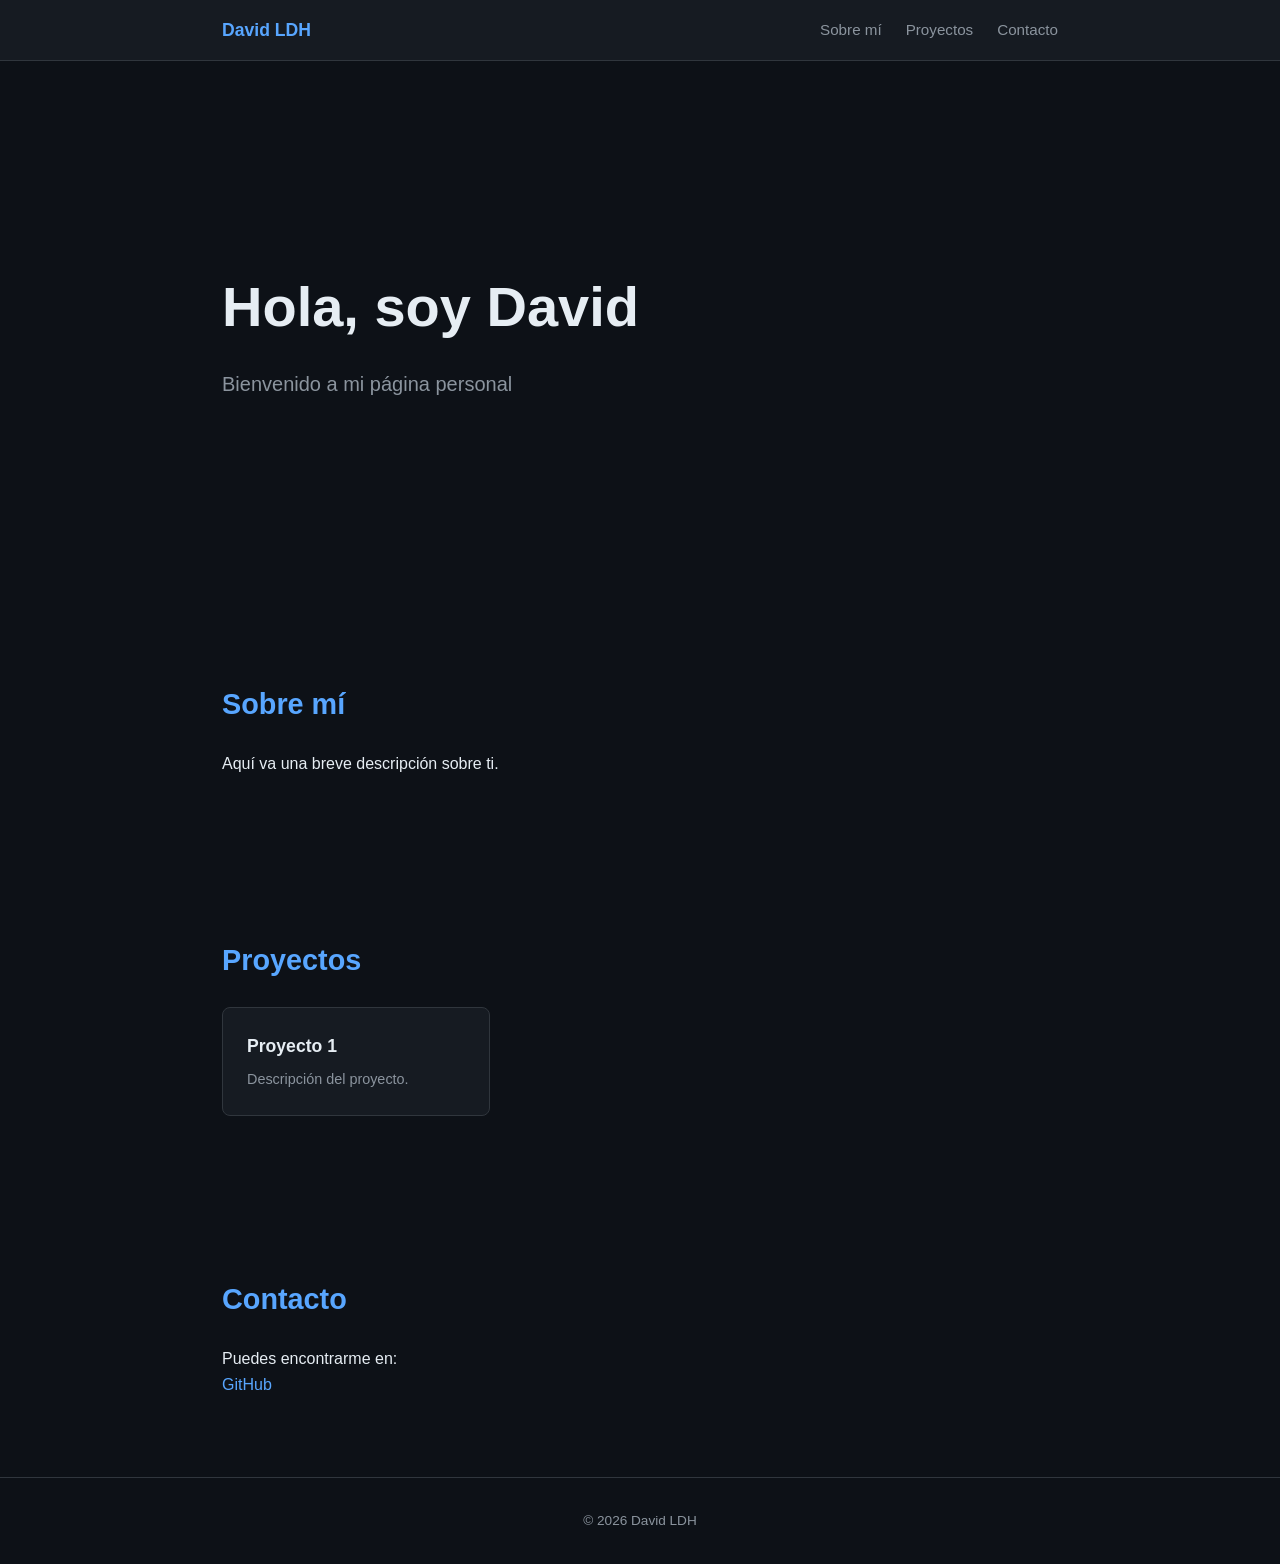
==== index.html @ 8befb02e "Paso 1: archivos base del sitio personal HTML de una sola página (hero, sobre mí, proyectos, contact" ====
<!DOCTYPE html>
<html lang="es">
<head>
  <meta charset="UTF-8" />
  <meta name="viewport" content="width=device-width, initial-scale=1.0" />
  <title>David LDH</title>
  <link rel="stylesheet" href="css/styles.css" />
</head>
<body>
  <header>
    <nav>
      <span class="logo">David LDH</span>
      <ul>
        <li><a href="#sobre-mi">Sobre mí</a></li>
        <li><a href="#proyectos">Proyectos</a></li>
        <li><a href="#contacto">Contacto</a></li>
      </ul>
    </nav>
  </header>

  <main>
    <section id="hero">
      <h1>Hola, soy David</h1>
      <p class="subtitle">Bienvenido a mi página personal</p>
    </section>

    <section id="sobre-mi">
      <h2>Sobre mí</h2>
      <p>Aquí va una breve descripción sobre ti.</p>
    </section>

    <section id="proyectos">
      <h2>Proyectos</h2>
      <div class="projects-grid">
        <div class="project-card">
          <h3>Proyecto 1</h3>
          <p>Descripción del proyecto.</p>
        </div>
      </div>
    </section>

    <section id="contacto">
      <h2>Contacto</h2>
      <p>Puedes encontrarme en:</p>
      <ul class="contact-links">
        <li><a href="https://github.com/david-ldh" target="_blank">GitHub</a></li>
      </ul>
    </section>
  </main>

  <footer>
    <p>&copy; 2026 David LDH</p>
  </footer>
</body>
</html>
---- css/styles.css ----
*, *::before, *::after {
  box-sizing: border-box;
  margin: 0;
  padding: 0;
}

:root {
  --color-bg: #0d1117;
  --color-surface: #161b22;
  --color-accent: #58a6ff;
  --color-text: #e6edf3;
  --color-text-muted: #8b949e;
  --max-width: 900px;
  --spacing: 2rem;
}

html {
  scroll-behavior: smooth;
}

body {
  background-color: var(--color-bg);
  color: var(--color-text);
  font-family: -apple-system, BlinkMacSystemFont, "Segoe UI", Roboto, sans-serif;
  line-height: 1.6;
}

/* Nav */
header {
  position: sticky;
  top: 0;
  background-color: var(--color-surface);
  border-bottom: 1px solid #30363d;
  z-index: 100;
}

nav {
  max-width: var(--max-width);
  margin: 0 auto;
  padding: 1rem var(--spacing);
  display: flex;
  align-items: center;
  justify-content: space-between;
}

.logo {
  font-weight: 700;
  font-size: 1.1rem;
  color: var(--color-accent);
}

nav ul {
  list-style: none;
  display: flex;
  gap: 1.5rem;
}

nav a {
  color: var(--color-text-muted);
  text-decoration: none;
  font-size: 0.95rem;
  transition: color 0.2s;
}

nav a:hover {
  color: var(--color-text);
}

/* Sections */
main {
  max-width: var(--max-width);
  margin: 0 auto;
  padding: 0 var(--spacing);
}

section {
  padding: 5rem 0;
}

#hero {
  min-height: 60vh;
  display: flex;
  flex-direction: column;
  justify-content: center;
}

h1 {
  font-size: clamp(2rem, 5vw, 3.5rem);
  font-weight: 700;
  margin-bottom: 1rem;
}

h2 {
  font-size: 1.8rem;
  font-weight: 700;
  margin-bottom: 1.5rem;
  color: var(--color-accent);
}

h3 {
  font-size: 1.1rem;
  font-weight: 600;
  margin-bottom: 0.5rem;
}

.subtitle {
  font-size: 1.25rem;
  color: var(--color-text-muted);
}

/* Projects grid */
.projects-grid {
  display: grid;
  grid-template-columns: repeat(auto-fill, minmax(260px, 1fr));
  gap: 1rem;
}

.project-card {
  background-color: var(--color-surface);
  border: 1px solid #30363d;
  border-radius: 8px;
  padding: 1.5rem;
  transition: border-color 0.2s;
}

.project-card:hover {
  border-color: var(--color-accent);
}

.project-card p {
  color: var(--color-text-muted);
  font-size: 0.9rem;
}

/* Contact */
.contact-links {
  list-style: none;
  display: flex;
  gap: 1rem;
}

.contact-links a {
  color: var(--color-accent);
  text-decoration: none;
  font-weight: 500;
}

.contact-links a:hover {
  text-decoration: underline;
}

/* Footer */
footer {
  text-align: center;
  padding: 2rem;
  color: var(--color-text-muted);
  font-size: 0.85rem;
  border-top: 1px solid #30363d;
}
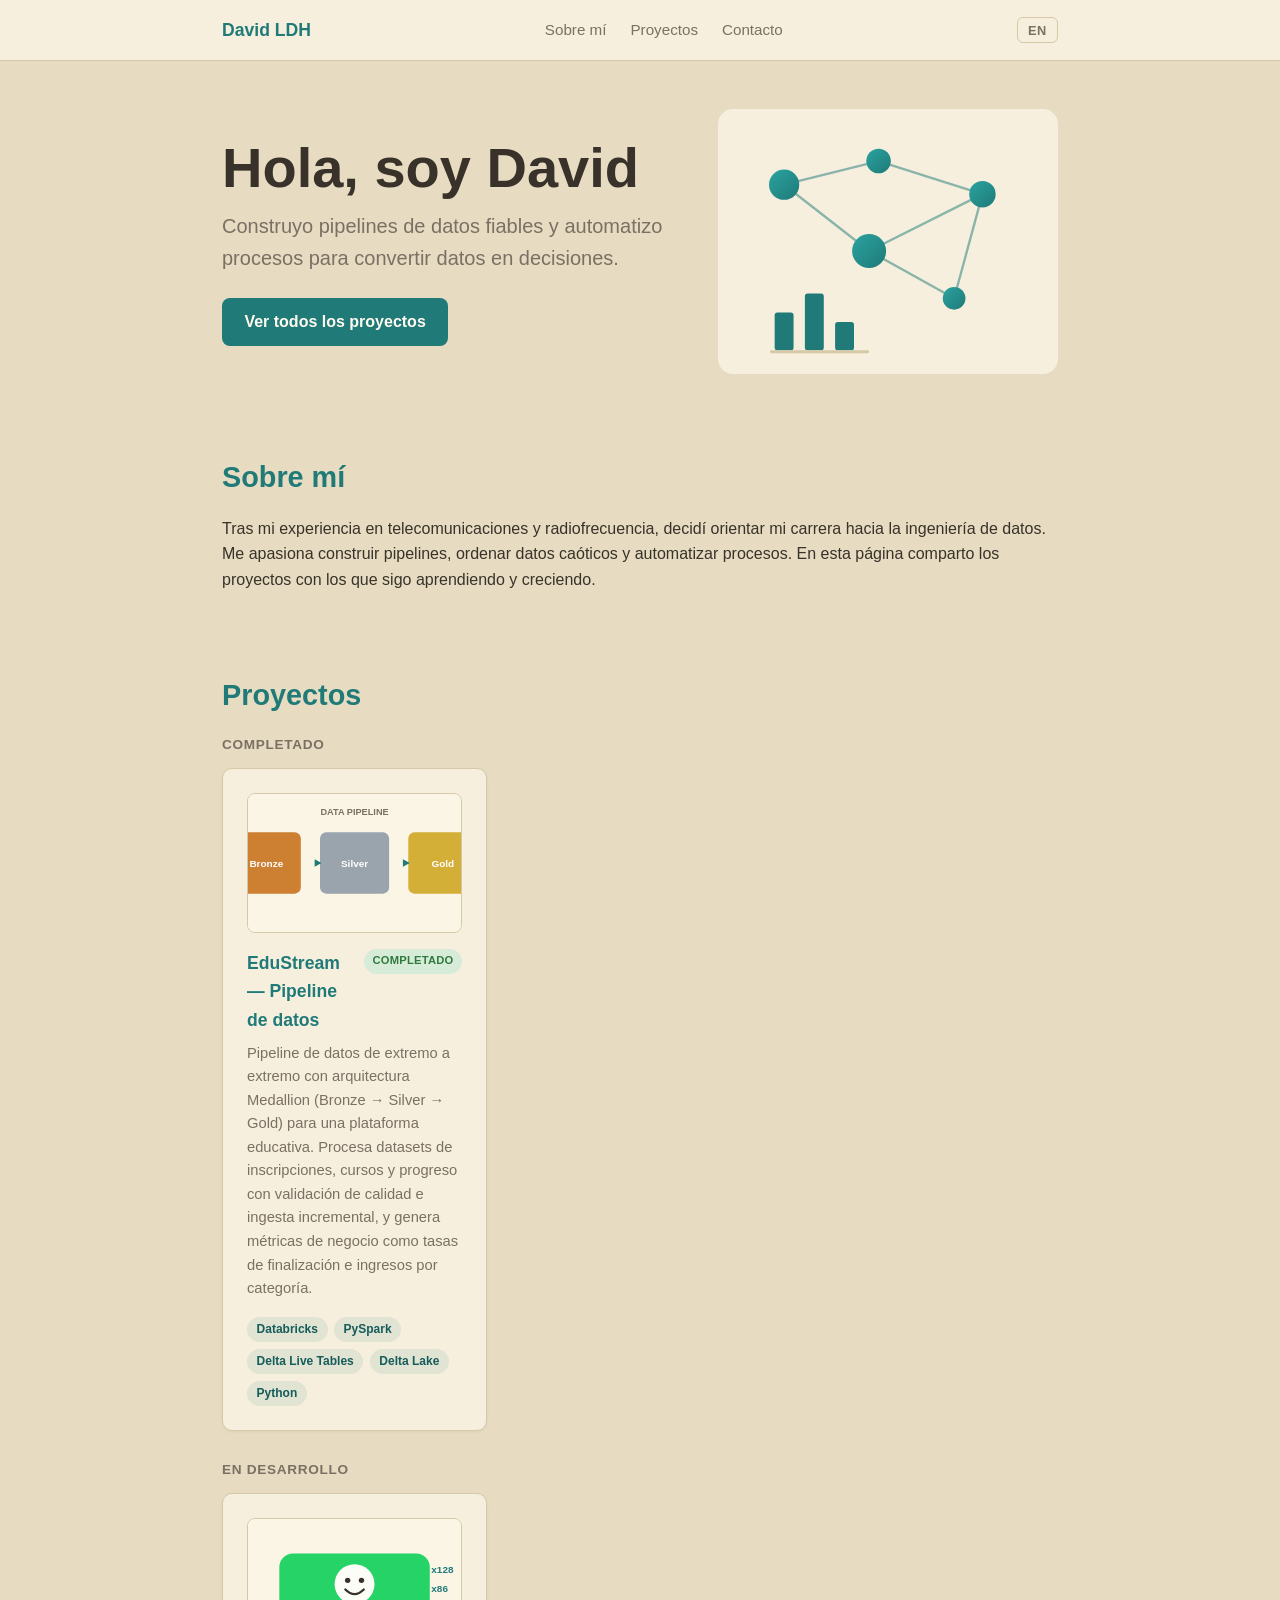
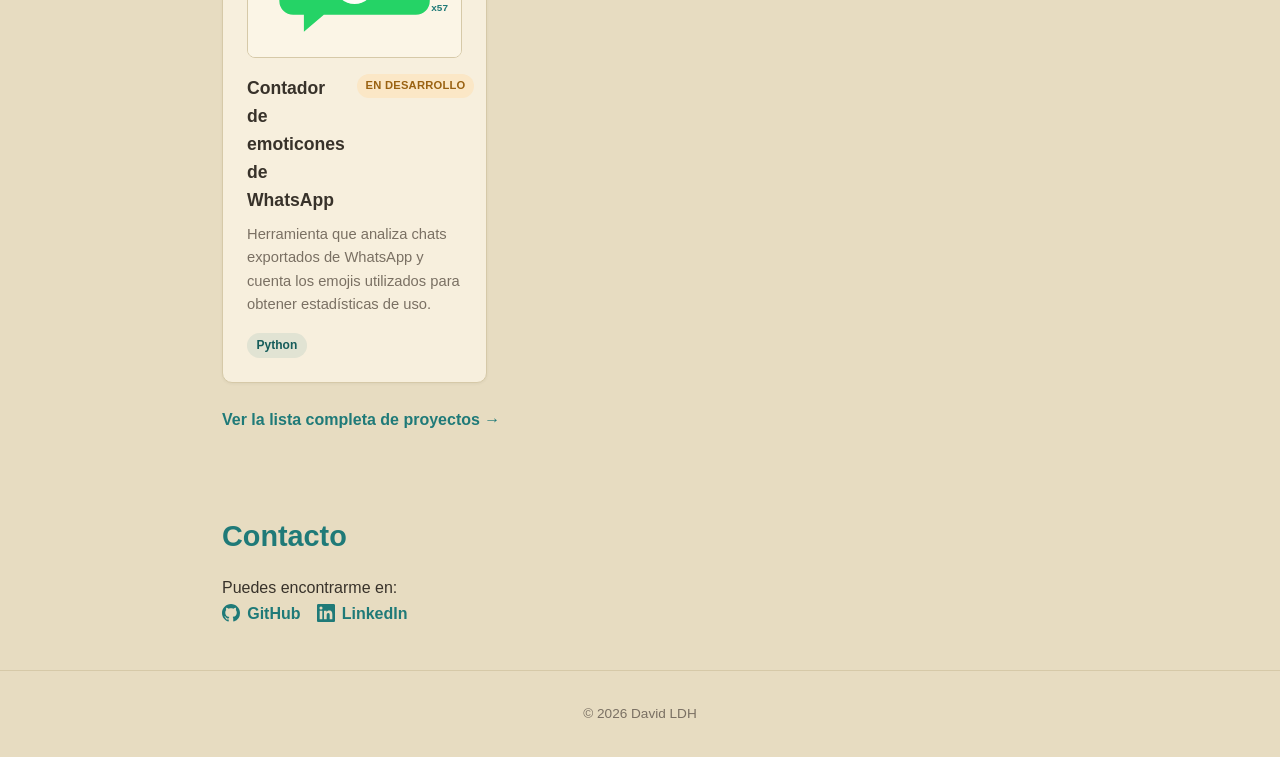
==== commit f15bcb58: "Rediseño del sitio: paleta crema, i18n ES/EN, proyectos e imágenes - Paleta crema cálida con acento " ====
--- a/index.html
+++ b/index.html
@@ -3,53 +3,60 @@
 <head>
   <meta charset="UTF-8" />
   <meta name="viewport" content="width=device-width, initial-scale=1.0" />
-  <title>David LDH</title>
+  <title>David LDH — Ingeniería de datos</title>
   <link rel="stylesheet" href="css/styles.css" />
 </head>
 <body>
   <header>
     <nav>
-      <span class="logo">David LDH</span>
+      <a class="logo" href="index.html"></a>
       <ul>
-        <li><a href="#sobre-mi">Sobre mí</a></li>
-        <li><a href="#proyectos">Proyectos</a></li>
-        <li><a href="#contacto">Contacto</a></li>
+        <li><a href="index.html#sobre-mi" data-i18n="nav.about">Sobre mí</a></li>
+        <li><a href="proyectos.html" data-i18n="nav.projects">Proyectos</a></li>
+        <li><a href="index.html#contacto" data-i18n="nav.contact">Contacto</a></li>
       </ul>
+      <button class="lang-toggle" id="lang-toggle" type="button" aria-label="Cambiar idioma / Switch language">EN</button>
     </nav>
   </header>
 
   <main>
     <section id="hero">
-      <h1>Hola, soy David</h1>
-      <p class="subtitle">Bienvenido a mi página personal</p>
+      <div class="hero-text">
+        <h1 data-i18n="hero.title"></h1>
+        <p class="subtitle" data-i18n="hero.subtitle"></p>
+        <div class="hero-actions">
+          <a class="btn" href="proyectos.html" data-i18n="hero.cta"></a>
+        </div>
+      </div>
+      <img class="hero-img" src="img/hero-data.svg" alt="Ilustración de ingeniería de datos" />
     </section>
 
     <section id="sobre-mi">
-      <h2>Sobre mí</h2>
-      <p>Aquí va una breve descripción sobre ti.</p>
+      <h2 data-i18n="about.heading">Sobre mí</h2>
+      <p data-i18n="about.body"></p>
     </section>
 
     <section id="proyectos">
-      <h2>Proyectos</h2>
-      <div class="projects-grid">
-        <div class="project-card">
-          <h3>Proyecto 1</h3>
-          <p>Descripción del proyecto.</p>
-        </div>
-      </div>
+      <h2 data-i18n="projects.heading">Proyectos</h2>
+      <div class="project-groups"></div>
+      <p class="section-more">
+        <a href="proyectos.html" data-i18n="projects.more">Ver la lista completa de proyectos →</a>
+      </p>
     </section>
 
     <section id="contacto">
-      <h2>Contacto</h2>
-      <p>Puedes encontrarme en:</p>
-      <ul class="contact-links">
-        <li><a href="https://github.com/david-ldh" target="_blank">GitHub</a></li>
-      </ul>
+      <h2 data-i18n="contact.heading">Contacto</h2>
+      <p data-i18n="contact.intro">Puedes encontrarme en:</p>
+      <ul class="contact-links"></ul>
     </section>
   </main>
 
   <footer>
-    <p>&copy; 2026 David LDH</p>
+    <p></p>
   </footer>
+
+  <script src="data/i18n.js"></script>
+  <script src="data/content.js"></script>
+  <script src="js/main.js"></script>
 </body>
 </html>
--- a/css/styles.css
+++ b/css/styles.css
@@ -5,11 +5,14 @@
 }
 
 :root {
-  --color-bg: #0d1117;
-  --color-surface: #161b22;
-  --color-accent: #58a6ff;
-  --color-text: #e6edf3;
-  --color-text-muted: #8b949e;
+  /* Paleta crema cálida */
+  --color-bg: #e7dcc1;          /* fondo crema (un poco más oscuro) */
+  --color-surface: #f7efdd;     /* tarjetas, algo más claras */
+  --color-border: #d6c9a8;
+  --color-accent: #1f7a78;      /* teal */
+  --color-accent-hover: #155c5a;
+  --color-text: #38322a;        /* texto cálido oscuro */
+  --color-text-muted: #7a7063;
   --max-width: 900px;
   --spacing: 2rem;
 }
@@ -30,7 +33,7 @@
   position: sticky;
   top: 0;
   background-color: var(--color-surface);
-  border-bottom: 1px solid #30363d;
+  border-bottom: 1px solid var(--color-border);
   z-index: 100;
 }
 
@@ -41,18 +44,22 @@
   display: flex;
   align-items: center;
   justify-content: space-between;
+  flex-wrap: wrap;
+  gap: 0.75rem;
 }
 
 .logo {
   font-weight: 700;
   font-size: 1.1rem;
   color: var(--color-accent);
+  text-decoration: none;
 }
 
 nav ul {
   list-style: none;
   display: flex;
   gap: 1.5rem;
+  flex-wrap: wrap;
 }
 
 nav a {
@@ -63,7 +70,26 @@
 }
 
 nav a:hover {
-  color: var(--color-text);
+  color: var(--color-accent);
+}
+
+/* Botón de idioma */
+.lang-toggle {
+  background: transparent;
+  border: 1px solid var(--color-border);
+  color: var(--color-text-muted);
+  font-size: 0.8rem;
+  font-weight: 700;
+  letter-spacing: 0.03em;
+  padding: 0.3rem 0.65rem;
+  border-radius: 6px;
+  cursor: pointer;
+  transition: border-color 0.2s, color 0.2s;
+}
+
+.lang-toggle:hover {
+  border-color: var(--color-accent);
+  color: var(--color-accent);
 }
 
 /* Sections */
@@ -74,14 +100,34 @@
 }
 
 section {
-  padding: 5rem 0;
+  padding: 2.5rem 0;
 }
 
 #hero {
-  min-height: 60vh;
-  display: flex;
-  flex-direction: column;
-  justify-content: center;
+  min-height: 38vh;
+  display: flex;
+  flex-direction: row;
+  align-items: center;
+  justify-content: space-between;
+  gap: 2.5rem;
+  flex-wrap: wrap;
+  padding-top: 3rem;
+}
+
+.hero-text {
+  flex: 1 1 320px;
+}
+
+#hero h1 {
+  line-height: 1.1;
+  margin-bottom: 0.75rem;
+}
+
+.hero-img {
+  flex: 0 1 320px;
+  width: 100%;
+  max-width: 340px;
+  height: auto;
 }
 
 h1 {
@@ -93,7 +139,7 @@
 h2 {
   font-size: 1.8rem;
   font-weight: 700;
-  margin-bottom: 1.5rem;
+  margin-bottom: 1rem;
   color: var(--color-accent);
 }
 
@@ -106,30 +152,162 @@
 .subtitle {
   font-size: 1.25rem;
   color: var(--color-text-muted);
+}
+
+.section-intro {
+  color: var(--color-text-muted);
+  margin-bottom: 2rem;
+}
+
+.section-more {
+  margin-top: 1.5rem;
+}
+
+.section-more a,
+#todos-proyectos h1 + .section-intro a {
+  color: var(--color-accent);
+  text-decoration: none;
+  font-weight: 600;
+}
+
+.section-more a:hover {
+  text-decoration: underline;
+}
+
+/* Botón */
+.hero-actions {
+  margin-top: 1.5rem;
+}
+
+.btn {
+  display: inline-block;
+  background-color: var(--color-accent);
+  color: #fffaf0;
+  padding: 0.7rem 1.4rem;
+  border-radius: 8px;
+  text-decoration: none;
+  font-weight: 600;
+  transition: background-color 0.2s;
+}
+
+.btn:hover {
+  background-color: var(--color-accent-hover);
+}
+
+/* Grupos de proyectos por estado */
+.project-group + .project-group {
+  margin-top: 1.75rem;
+}
+
+.group-title {
+  font-size: 0.85rem;
+  font-weight: 700;
+  text-transform: uppercase;
+  letter-spacing: 0.05em;
+  color: var(--color-text-muted);
+  margin-bottom: 0.75rem;
 }
 
 /* Projects grid */
 .projects-grid {
   display: grid;
   grid-template-columns: repeat(auto-fill, minmax(260px, 1fr));
-  gap: 1rem;
+  gap: 1.25rem;
 }
 
 .project-card {
   background-color: var(--color-surface);
-  border: 1px solid #30363d;
-  border-radius: 8px;
+  border: 1px solid var(--color-border);
+  border-radius: 10px;
   padding: 1.5rem;
-  transition: border-color 0.2s;
+  box-shadow: 0 1px 3px rgba(56, 50, 42, 0.06);
+  transition: border-color 0.2s, transform 0.2s, box-shadow 0.2s;
 }
 
 .project-card:hover {
   border-color: var(--color-accent);
+  transform: translateY(-2px);
+  box-shadow: 0 6px 16px rgba(56, 50, 42, 0.1);
+}
+
+.project-thumb {
+  display: block;
+  width: 100%;
+  height: 140px;
+  object-fit: cover;
+  border-radius: 8px;
+  border: 1px solid var(--color-border);
+  margin-bottom: 1rem;
+  background-color: #fbf5e6;
+}
+
+.project-card-header {
+  display: flex;
+  align-items: flex-start;
+  justify-content: space-between;
+  gap: 0.75rem;
+  margin-bottom: 0.5rem;
+}
+
+.project-card-header h3 {
+  margin-bottom: 0;
+}
+
+.project-card a {
+  color: var(--color-accent);
+  text-decoration: none;
+}
+
+.project-card a:hover {
+  text-decoration: underline;
 }
 
 .project-card p {
   color: var(--color-text-muted);
-  font-size: 0.9rem;
+  font-size: 0.92rem;
+}
+
+/* Etiquetas de tecnología */
+.tags {
+  display: flex;
+  flex-wrap: wrap;
+  gap: 0.4rem;
+  margin-top: 1rem;
+}
+
+.tag {
+  background-color: rgba(31, 122, 120, 0.1);
+  color: var(--color-accent-hover);
+  font-size: 0.75rem;
+  font-weight: 600;
+  padding: 0.2rem 0.6rem;
+  border-radius: 999px;
+}
+
+/* Badge de estado */
+.status {
+  font-size: 0.7rem;
+  font-weight: 700;
+  padding: 0.2rem 0.55rem;
+  border-radius: 999px;
+  white-space: nowrap;
+  text-transform: uppercase;
+  letter-spacing: 0.02em;
+}
+
+.status-en-desarrollo {
+  background-color: #fbe7c6;
+  color: #9a6212;
+}
+
+.status-planificado {
+  background-color: #d8e6f3;
+  color: #2c5f86;
+}
+
+.status-completado {
+  background-color: #d6ecd9;
+  color: #2f7a3d;
 }
 
 /* Contact */
@@ -137,16 +315,28 @@
   list-style: none;
   display: flex;
   gap: 1rem;
+  flex-wrap: wrap;
 }
 
 .contact-links a {
-  color: var(--color-accent);
-  text-decoration: none;
-  font-weight: 500;
+  display: inline-flex;
+  align-items: center;
+  gap: 0.45rem;
+  color: var(--color-accent);
+  text-decoration: none;
+  font-weight: 600;
 }
 
 .contact-links a:hover {
+  color: var(--color-accent-hover);
+}
+
+.contact-links a:hover span {
   text-decoration: underline;
+}
+
+.contact-links svg {
+  flex-shrink: 0;
 }
 
 /* Footer */
@@ -155,5 +345,5 @@
   padding: 2rem;
   color: var(--color-text-muted);
   font-size: 0.85rem;
-  border-top: 1px solid #30363d;
-}
+  border-top: 1px solid var(--color-border);
+}
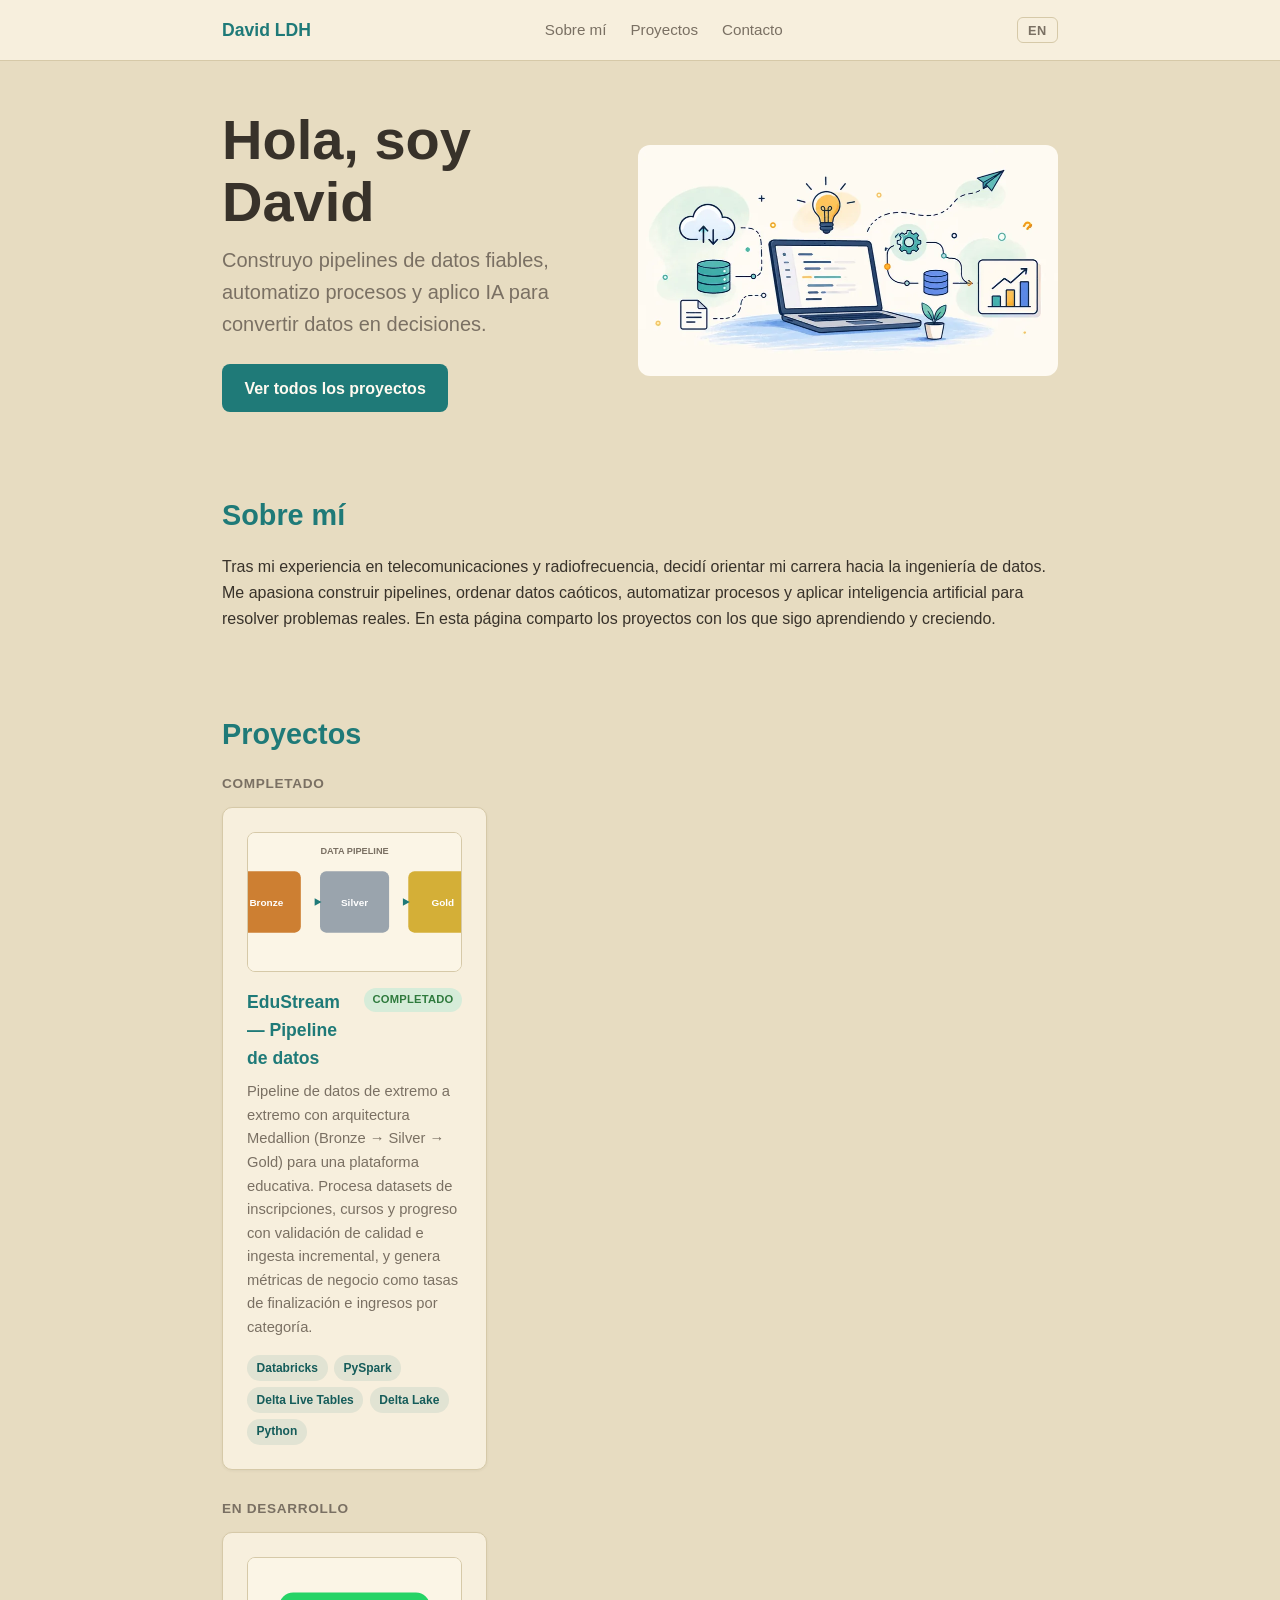
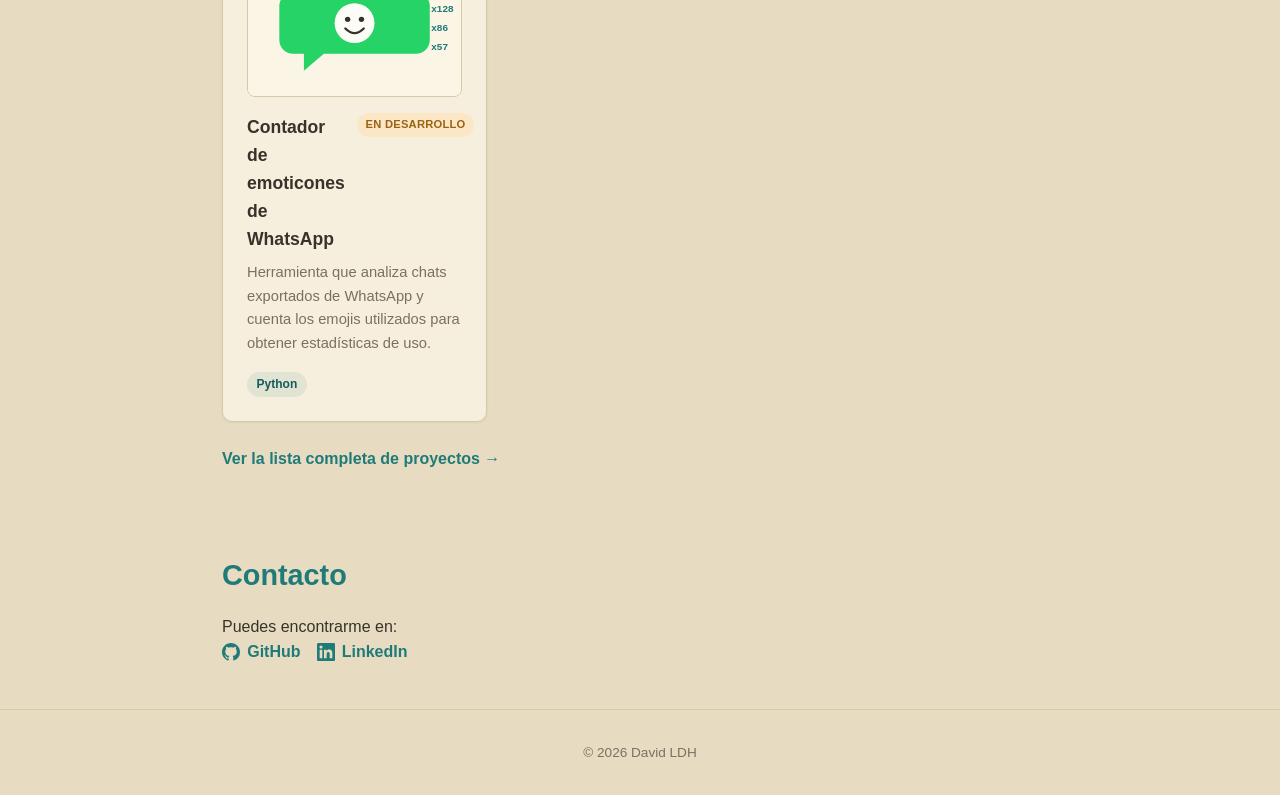
==== commit f7b9dda1: "Estandariza nombres a inglés, optimiza imagen del hero y afina textos - Refactor de identificadores " ====
--- a/index.html
+++ b/index.html
@@ -11,9 +11,9 @@
     <nav>
       <a class="logo" href="index.html"></a>
       <ul>
-        <li><a href="index.html#sobre-mi" data-i18n="nav.about">Sobre mí</a></li>
-        <li><a href="proyectos.html" data-i18n="nav.projects">Proyectos</a></li>
-        <li><a href="index.html#contacto" data-i18n="nav.contact">Contacto</a></li>
+        <li><a href="index.html#about" data-i18n="nav.about">Sobre mí</a></li>
+        <li><a href="projects.html" data-i18n="nav.projects">Proyectos</a></li>
+        <li><a href="index.html#contact" data-i18n="nav.contact">Contacto</a></li>
       </ul>
       <button class="lang-toggle" id="lang-toggle" type="button" aria-label="Cambiar idioma / Switch language">EN</button>
     </nav>
@@ -25,26 +25,26 @@
         <h1 data-i18n="hero.title"></h1>
         <p class="subtitle" data-i18n="hero.subtitle"></p>
         <div class="hero-actions">
-          <a class="btn" href="proyectos.html" data-i18n="hero.cta"></a>
+          <a class="btn" href="projects.html" data-i18n="hero.cta"></a>
         </div>
       </div>
-      <img class="hero-img" src="img/hero-data.svg" alt="Ilustración de ingeniería de datos" />
+      <img class="hero-img" src="img/hero.webp" alt="Ilustración de ingeniería de datos" width="840" height="461" />
     </section>
 
-    <section id="sobre-mi">
+    <section id="about">
       <h2 data-i18n="about.heading">Sobre mí</h2>
       <p data-i18n="about.body"></p>
     </section>
 
-    <section id="proyectos">
+    <section id="projects">
       <h2 data-i18n="projects.heading">Proyectos</h2>
       <div class="project-groups"></div>
       <p class="section-more">
-        <a href="proyectos.html" data-i18n="projects.more">Ver la lista completa de proyectos →</a>
+        <a href="projects.html" data-i18n="projects.more">Ver la lista completa de proyectos →</a>
       </p>
     </section>
 
-    <section id="contacto">
+    <section id="contact">
       <h2 data-i18n="contact.heading">Contacto</h2>
       <p data-i18n="contact.intro">Puedes encontrarme en:</p>
       <ul class="contact-links"></ul>
--- a/css/styles.css
+++ b/css/styles.css
@@ -124,10 +124,12 @@
 }
 
 .hero-img {
-  flex: 0 1 320px;
+  display: block;
+  flex: 0 1 380px;
   width: 100%;
-  max-width: 340px;
+  max-width: 420px;
   height: auto;
+  border-radius: 12px;
 }
 
 h1 {
@@ -164,7 +166,7 @@
 }
 
 .section-more a,
-#todos-proyectos h1 + .section-intro a {
+#all-projects h1 + .section-intro a {
   color: var(--color-accent);
   text-decoration: none;
   font-weight: 600;
@@ -295,17 +297,17 @@
   letter-spacing: 0.02em;
 }
 
-.status-en-desarrollo {
+.status-in-progress {
   background-color: #fbe7c6;
   color: #9a6212;
 }
 
-.status-planificado {
+.status-planned {
   background-color: #d8e6f3;
   color: #2c5f86;
 }
 
-.status-completado {
+.status-completed {
   background-color: #d6ecd9;
   color: #2f7a3d;
 }
